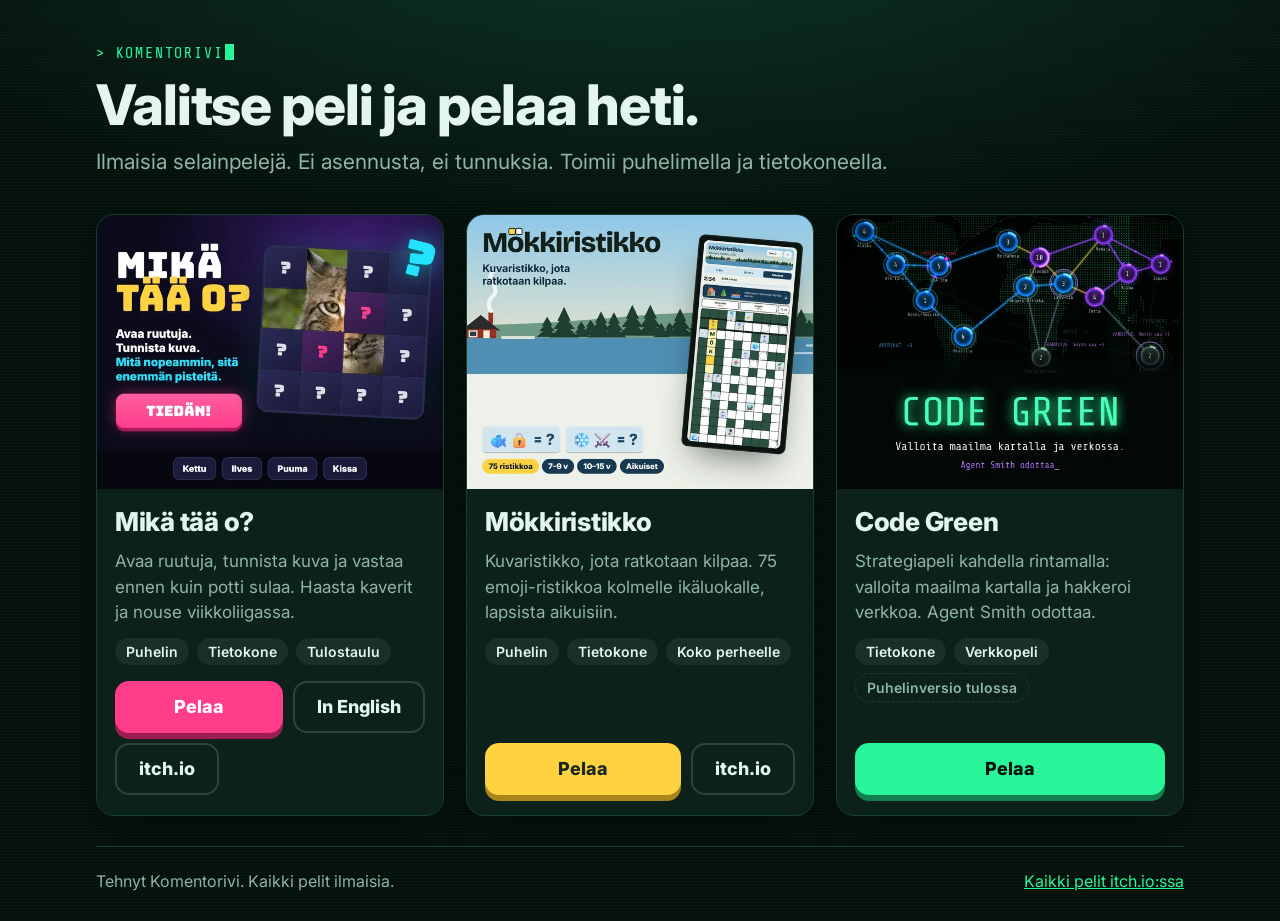
==== index.html @ 1d4923af "Pelivalikko: Mikä tää o?, Mökkiristikko, Code Green Co-Authored-By: Claude Opus 5.5 <noreply@anthrop" ====
<!doctype html>
<html lang="fi">
<head>
<meta charset="utf-8">
<meta name="viewport" content="width=device-width, initial-scale=1, viewport-fit=cover">
<title>Komentorivi – pelit</title>
<meta name="description" content="Komentorivin ilmaiset selainpelit: Code Green, Mikä tää o? ja Mökkiristikko. Pelaa puhelimella tai tietokoneella.">
<meta name="theme-color" content="#04110c">
<meta property="og:type" content="website">
<meta property="og:title" content="Komentorivi – pelit">
<meta property="og:description" content="Ilmaisia selainpelejä. Valitse peli ja pelaa heti, puhelimella tai tietokoneella.">
<meta property="og:image" content="https://komentorivi.github.io/kuvat/jakokuva.jpg">
<meta property="og:url" content="https://komentorivi.github.io/">
<meta name="twitter:card" content="summary_large_image">
<link rel="icon" href="kuvat/ikoni.svg" type="image/svg+xml">
<link rel="preconnect" href="https://fonts.googleapis.com">
<link rel="preconnect" href="https://fonts.gstatic.com" crossorigin>
<link rel="stylesheet" href="https://fonts.googleapis.com/css2?family=Share+Tech+Mono&family=Inter:wght@400;600;800&display=swap">
<style>
:root{
  --bg:#04110c; --bg2:#081a13; --card:#0b211a; --edge:#16402f;
  --text:#e3f5ec; --dim:#8fb5a4; --phos:#29f59a;
  --mono:"Share Tech Mono",ui-monospace,Consolas,monospace;
  --body:Inter,system-ui,-apple-system,"Segoe UI",sans-serif;
}
*{box-sizing:border-box}
html{-webkit-text-size-adjust:100%}
body{
  margin:0; background:var(--bg); color:var(--text); font:400 18px/1.5 var(--body);
  background-image:
    radial-gradient(1200px 500px at 50% -120px, #0f3a2a 0%, transparent 70%),
    repeating-linear-gradient(0deg, rgba(255,255,255,.018) 0 1px, transparent 1px 3px);
  min-height:100vh;
}
.wrap{max-width:1120px; margin:0 auto; padding:0 16px}
header{padding:44px 0 26px}
.brand{font:400 15px var(--mono); color:var(--phos); letter-spacing:.12em; text-transform:uppercase; margin:0 0 14px}
.brand .cur{display:inline-block; width:.6em; height:1.05em; background:var(--phos); vertical-align:-.15em; margin-left:2px; animation:blink 1.1s steps(1) infinite}
@keyframes blink{50%{opacity:0}}
h1{font:800 clamp(34px,7vw,56px)/1.05 var(--body); margin:0 0 12px; letter-spacing:-.02em; text-wrap:balance}
.lead{font-size:clamp(18px,2.6vw,21px); color:var(--dim); margin:0; max-width:38em}
.games{display:grid; gap:22px; grid-template-columns:1fr; padding:10px 0 30px}
@media (min-width:720px){ .games{grid-template-columns:repeat(2,1fr)} }
@media (min-width:1060px){ .games{grid-template-columns:repeat(3,1fr)} }
.game{
  background:var(--card); border:1px solid var(--edge); border-radius:18px; overflow:hidden;
  display:flex; flex-direction:column; box-shadow:0 10px 30px #00000055;
  transition:transform .15s ease, border-color .15s ease;
}
.game:hover{transform:translateY(-3px); border-color:var(--accent)}
.shot{display:block; aspect-ratio:630/500; background:#000; position:relative}
.shot img{width:100%; height:100%; object-fit:cover; display:block}
.body{padding:18px 18px 20px; display:flex; flex-direction:column; gap:12px; flex:1}
.game h2{font:800 26px/1.15 var(--body); margin:0; letter-spacing:-.01em}
.game p{margin:0; color:var(--dim); font-size:17px}
.tags{display:flex; flex-wrap:wrap; gap:8px; margin:0; padding:0; list-style:none}
.tags li{font:600 14px var(--body); padding:5px 11px; border-radius:999px; background:#ffffff10; color:var(--text)}
.tags li.soon{background:transparent; border:1px dashed var(--edge); color:var(--dim)}
.btns{display:flex; flex-wrap:wrap; gap:10px; margin-top:auto; padding-top:4px}
.btn{
  display:inline-flex; align-items:center; justify-content:center; gap:8px;
  min-height:52px; padding:0 22px; border-radius:14px; text-decoration:none;
  font:800 18px var(--body); flex:1 1 auto;
}
.btn.play{background:var(--accent); color:var(--accent-ink); box-shadow:0 6px 0 var(--accent-low)}
.btn.play:active{transform:translateY(3px); box-shadow:0 3px 0 var(--accent-low)}
.btn.alt{background:transparent; color:var(--text); border:2px solid #ffffff26; flex:0 1 auto}
.btn.alt:hover{border-color:var(--accent)}
.btn:focus-visible{outline:3px solid var(--text); outline-offset:3px}
.cg{--accent:#29f59a; --accent-ink:#03140d; --accent-low:#11804f}
.mt{--accent:#ff3d8b; --accent-ink:#fff; --accent-low:#9c1d52}
.mr{--accent:#ffd23f; --accent-ink:#1d2a22; --accent-low:#a8861c}
footer{border-top:1px solid var(--edge); padding:22px 0 calc(28px + env(safe-area-inset-bottom)); color:var(--dim); font-size:16px}
footer a{color:var(--phos)}
footer .row{display:flex; flex-wrap:wrap; gap:8px 22px; justify-content:space-between}
@media (prefers-reduced-motion:reduce){ .brand .cur{animation:none} .game{transition:none} }
</style>
</head>
<body>
<div class="wrap">
  <header>
    <p class="brand">&gt; komentorivi<span class="cur" aria-hidden="true"></span></p>
    <h1>Valitse peli ja pelaa heti.</h1>
    <p class="lead">Ilmaisia selainpelejä. Ei asennusta, ei tunnuksia. Toimii puhelimella ja tietokoneella.</p>
  </header>

  <main class="games">
    <article class="game mt">
      <a class="shot" href="https://komentorivi.github.io/mika-taa-o-peli/" aria-label="Pelaa Mikä tää o?">
        <img src="kuvat/mika-taa-o.webp" alt="Mikä tää o? -pelin kansikuva: ilveksen kuva paljastuu ruutu kerrallaan" width="630" height="500" loading="lazy">
      </a>
      <div class="body">
        <h2>Mikä tää o?</h2>
        <p>Avaa ruutuja, tunnista kuva ja vastaa ennen kuin potti sulaa. Haasta kaverit ja nouse viikkoliigassa.</p>
        <ul class="tags"><li>Puhelin</li><li>Tietokone</li><li>Tulostaulu</li></ul>
        <div class="btns">
          <a class="btn play" href="https://komentorivi.github.io/mika-taa-o-peli/">Pelaa</a>
          <a class="btn alt" href="https://komentorivi.github.io/mika-taa-o-peli/en/" lang="en">In English</a>
          <a class="btn alt" href="https://komentorivi.itch.io/whatisthis">itch.io</a>
        </div>
      </div>
    </article>

    <article class="game mr">
      <a class="shot" href="https://komentorivi.github.io/mokkiristikko/" aria-label="Pelaa Mökkiristikko">
        <img src="kuvat/mokkiristikko.webp" alt="Mökkiristikko-pelin kansikuva: mökki järven rannalla ja kuvaristikko puhelimessa" width="630" height="500" loading="lazy">
      </a>
      <div class="body">
        <h2>Mökkiristikko</h2>
        <p>Kuvaristikko, jota ratkotaan kilpaa. 75 emoji-ristikkoa kolmelle ikäluokalle, lapsista aikuisiin.</p>
        <ul class="tags"><li>Puhelin</li><li>Tietokone</li><li>Koko perheelle</li></ul>
        <div class="btns">
          <a class="btn play" href="https://komentorivi.github.io/mokkiristikko/">Pelaa</a>
          <a class="btn alt" href="https://komentorivi.itch.io/mokkiristikko">itch.io</a>
        </div>
      </div>
    </article>

    <article class="game cg">
      <a class="shot" href="https://komentorivi.itch.io/code-green" aria-label="Pelaa Code Green">
        <img src="kuvat/code-green.webp" alt="Code Green -pelin kansikuva: maailmankartta ja verkkosolmut neonvihreällä" width="630" height="500" loading="lazy">
      </a>
      <div class="body">
        <h2>Code Green</h2>
        <p>Strategiapeli kahdella rintamalla: valloita maailma kartalla ja hakkeroi verkkoa. Agent Smith odottaa.</p>
        <ul class="tags"><li>Tietokone</li><li>Verkkopeli</li><li class="soon">Puhelinversio tulossa</li></ul>
        <div class="btns">
          <a class="btn play" href="https://komentorivi.itch.io/code-green">Pelaa</a>
        </div>
      </div>
    </article>
  </main>

  <footer>
    <div class="row">
      <span>Tehnyt Komentorivi. Kaikki pelit ilmaisia.</span>
      <a href="https://komentorivi.itch.io/">Kaikki pelit itch.io:ssa</a>
    </div>
  </footer>
</div>
</body>
</html>
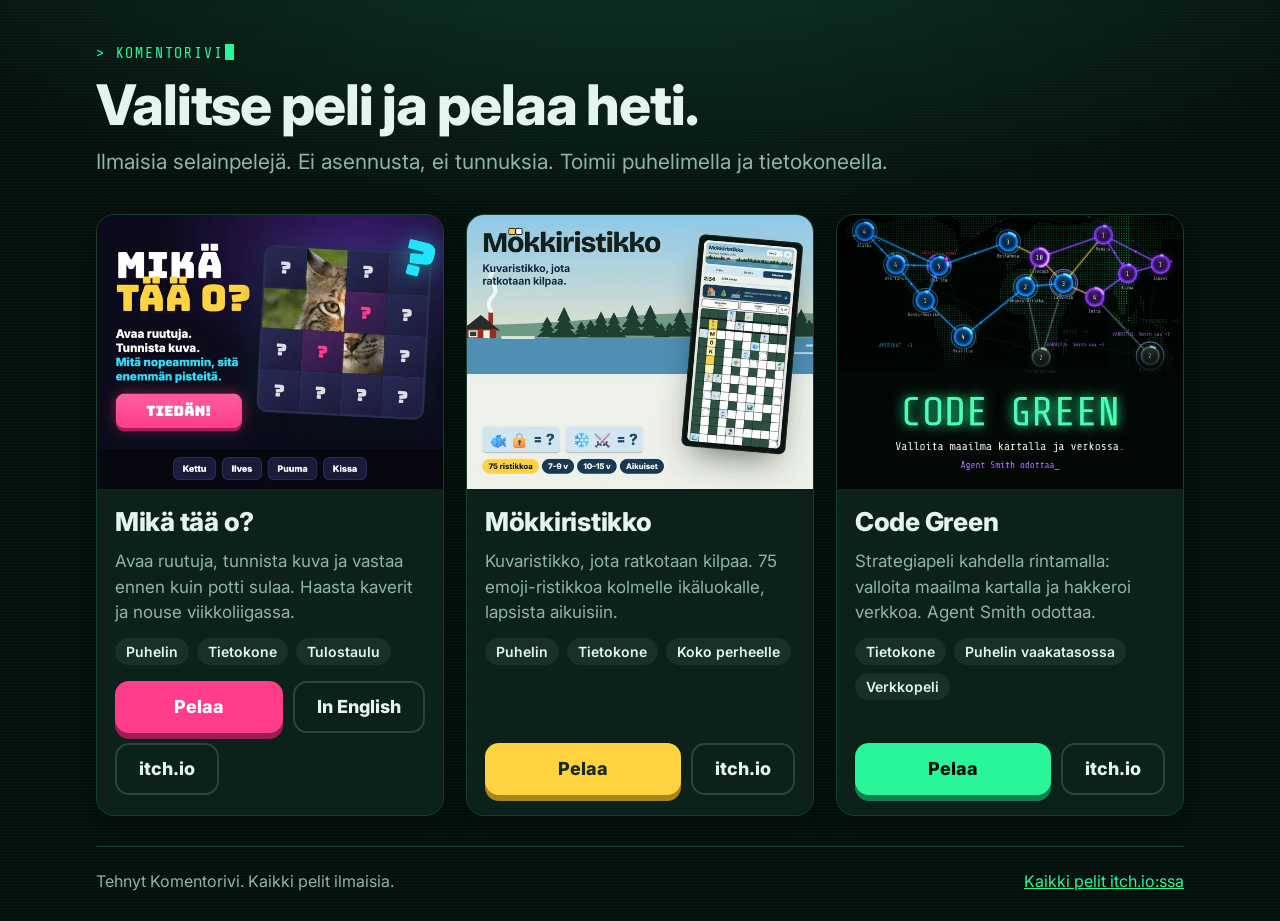
==== commit eb6675d9: "Code Green: Pelaa-nappi puhelinversioon (GitHub Pages) Co-Authored-By: Claude Opus 5.5 <noreply@anth" ====
--- a/index.html
+++ b/index.html
@@ -117,15 +117,16 @@
     </article>
 
     <article class="game cg">
-      <a class="shot" href="https://komentorivi.itch.io/code-green" aria-label="Pelaa Code Green">
+      <a class="shot" href="https://komentorivi.github.io/code-green/" aria-label="Pelaa Code Green">
         <img src="kuvat/code-green.webp" alt="Code Green -pelin kansikuva: maailmankartta ja verkkosolmut neonvihreällä" width="630" height="500" loading="lazy">
       </a>
       <div class="body">
         <h2>Code Green</h2>
         <p>Strategiapeli kahdella rintamalla: valloita maailma kartalla ja hakkeroi verkkoa. Agent Smith odottaa.</p>
-        <ul class="tags"><li>Tietokone</li><li>Verkkopeli</li><li class="soon">Puhelinversio tulossa</li></ul>
+        <ul class="tags"><li>Tietokone</li><li>Puhelin vaakatasossa</li><li>Verkkopeli</li></ul>
         <div class="btns">
-          <a class="btn play" href="https://komentorivi.itch.io/code-green">Pelaa</a>
+          <a class="btn play" href="https://komentorivi.github.io/code-green/">Pelaa</a>
+          <a class="btn alt" href="https://komentorivi.itch.io/code-green">itch.io</a>
         </div>
       </div>
     </article>
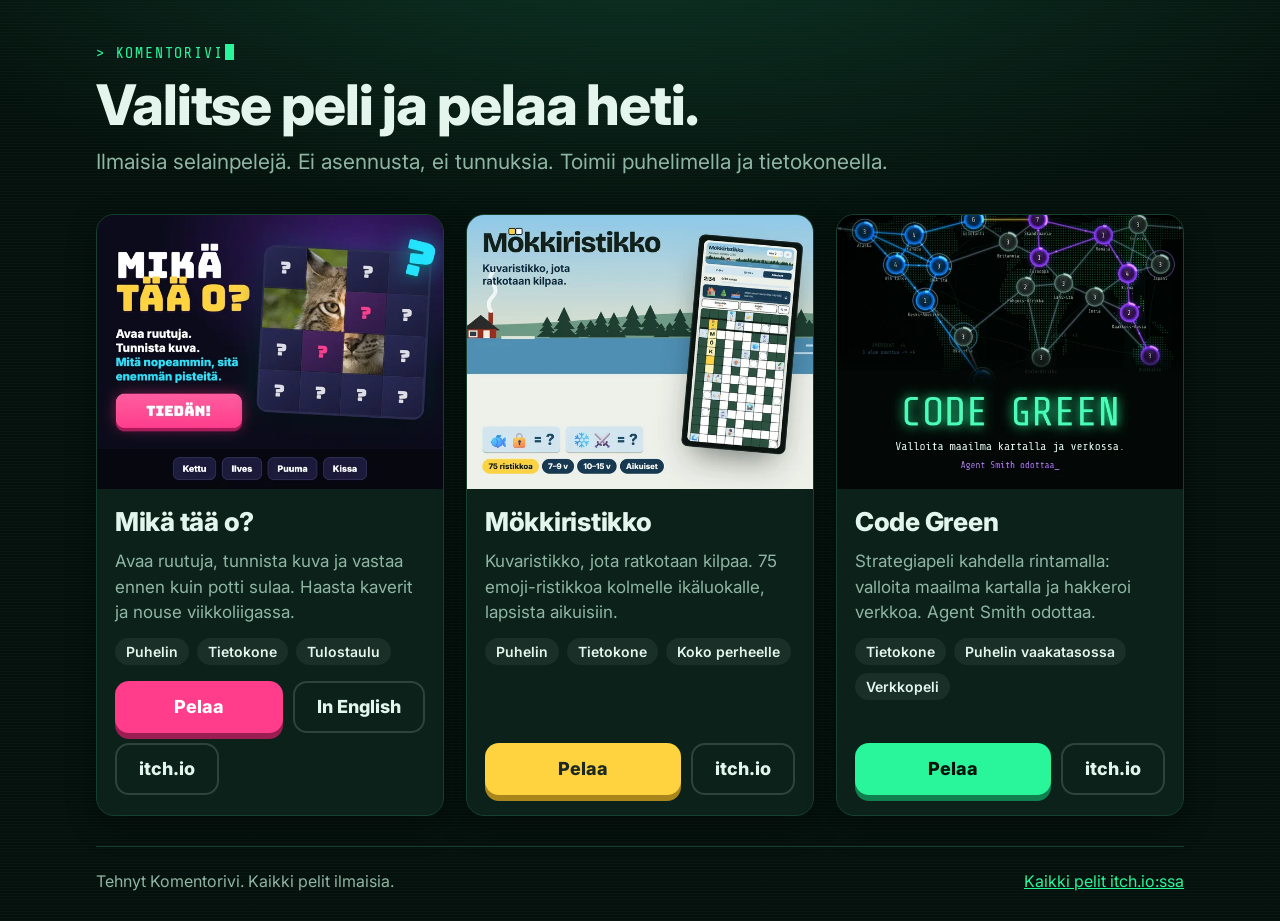
==== commit 60725666: "SEO: kuvaukset, canonical ja jakotiedot; evästeetön GoatCounter-mittari Co-Authored-By: Claude Opus " ====
--- a/index.html
+++ b/index.html
@@ -3,14 +3,26 @@
 <head>
 <meta charset="utf-8">
 <meta name="viewport" content="width=device-width, initial-scale=1, viewport-fit=cover">
-<title>Komentorivi – pelit</title>
-<meta name="description" content="Komentorivin ilmaiset selainpelit: Code Green, Mikä tää o? ja Mökkiristikko. Pelaa puhelimella tai tietokoneella.">
+<title>Ilmaiset selainpelit puhelimelle ja tietokoneelle – Komentorivi</title>
+<meta name="description" content="Komentorivin ilmaiset suomalaiset selainpelit: Mikä tää o? -kuvanarvaus, Mökkiristikko-kuvaristikko ja Code Green -strategiapeli. Ei asennusta, pelaa heti puhelimella tai tietokoneella.">
+<link rel="canonical" href="https://komentorivi.github.io/">
 <meta name="theme-color" content="#04110c">
 <meta property="og:type" content="website">
-<meta property="og:title" content="Komentorivi – pelit">
+<meta property="og:locale" content="fi_FI">
+<meta property="og:site_name" content="Komentorivi">
+<meta property="og:title" content="Komentorivi – ilmaiset selainpelit">
 <meta property="og:description" content="Ilmaisia selainpelejä. Valitse peli ja pelaa heti, puhelimella tai tietokoneella.">
 <meta property="og:image" content="https://komentorivi.github.io/kuvat/jakokuva.jpg">
+<meta property="og:image:width" content="1200">
+<meta property="og:image:height" content="630">
 <meta property="og:url" content="https://komentorivi.github.io/">
+<script type="application/ld+json">
+{"@context":"https://schema.org","@type":"ItemList","name":"Komentorivin selainpelit","itemListElement":[
+{"@type":"ListItem","position":1,"item":{"@type":"VideoGame","name":"Mikä tää o?","url":"https://komentorivi.github.io/mika-taa-o-peli/","description":"Kuvanarvauspeli: avaa ruutuja ja tunnista kuva ennen kuin potti sulaa.","genre":"Tietovisa","inLanguage":["fi","en"],"gamePlatform":["Selain","Puhelin","Tietokone"],"isAccessibleForFree":true,"author":{"@type":"Person","name":"Komentorivi"}}},
+{"@type":"ListItem","position":2,"item":{"@type":"VideoGame","name":"Mökkiristikko","url":"https://komentorivi.github.io/mokkiristikko/","description":"Emoji-kuvaristikko, jota ratkotaan kilpaa. 75 ristikkoa kolmelle ikäluokalle.","genre":"Ristikko","inLanguage":"fi","gamePlatform":["Selain","Puhelin","Tietokone"],"isAccessibleForFree":true,"author":{"@type":"Person","name":"Komentorivi"}}},
+{"@type":"ListItem","position":3,"item":{"@type":"VideoGame","name":"Code Green","url":"https://komentorivi.github.io/code-green/","description":"Strategiapeli kahdella rintamalla: valloita maailma kartalla ja hakkeroi verkkoa.","genre":"Strategia","gamePlatform":["Selain","Tietokone","Puhelin"],"isAccessibleForFree":true,"author":{"@type":"Person","name":"Komentorivi"}}}
+]}
+</script>
 <meta name="twitter:card" content="summary_large_image">
 <link rel="icon" href="kuvat/ikoni.svg" type="image/svg+xml">
 <link rel="preconnect" href="https://fonts.googleapis.com">
@@ -139,5 +151,6 @@
     </div>
   </footer>
 </div>
+<script data-goatcounter="https://komentorivi.goatcounter.com/count" async src="https://gc.zgo.at/count.v4.js" crossorigin="anonymous" integrity="sha384-nRw6qfbWyJha9LhsOtSb2YJDyZdKvvCFh0fJYlkquSFjUxp9FVNugbfy8q1jdxI+"></script>
 </body>
 </html>
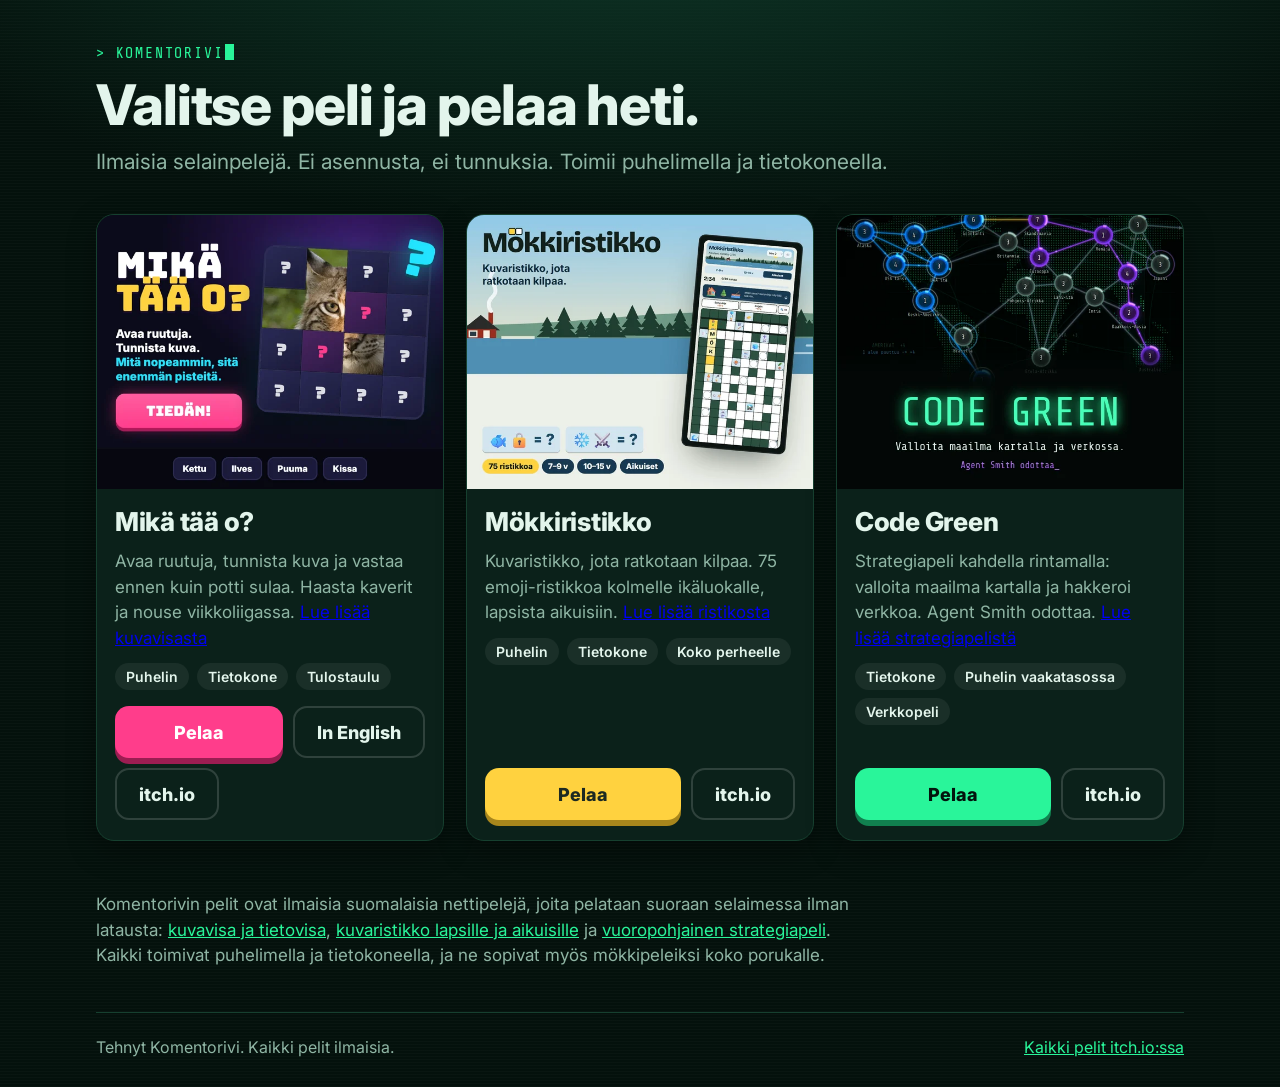
==== commit 6c1d092c: "SEO: esittelysivut tietovisa, ristikko ja strategiapeli; valikosta linkit Co-Authored-By: Claude Opu" ====
--- a/index.html
+++ b/index.html
@@ -18,9 +18,9 @@
 <meta property="og:url" content="https://komentorivi.github.io/">
 <script type="application/ld+json">
 {"@context":"https://schema.org","@type":"ItemList","name":"Komentorivin selainpelit","itemListElement":[
-{"@type":"ListItem","position":1,"item":{"@type":"VideoGame","name":"Mikä tää o?","url":"https://komentorivi.github.io/mika-taa-o-peli/","description":"Kuvanarvauspeli: avaa ruutuja ja tunnista kuva ennen kuin potti sulaa.","genre":"Tietovisa","inLanguage":["fi","en"],"gamePlatform":["Selain","Puhelin","Tietokone"],"isAccessibleForFree":true,"author":{"@type":"Person","name":"Komentorivi"}}},
-{"@type":"ListItem","position":2,"item":{"@type":"VideoGame","name":"Mökkiristikko","url":"https://komentorivi.github.io/mokkiristikko/","description":"Emoji-kuvaristikko, jota ratkotaan kilpaa. 75 ristikkoa kolmelle ikäluokalle.","genre":"Ristikko","inLanguage":"fi","gamePlatform":["Selain","Puhelin","Tietokone"],"isAccessibleForFree":true,"author":{"@type":"Person","name":"Komentorivi"}}},
-{"@type":"ListItem","position":3,"item":{"@type":"VideoGame","name":"Code Green","url":"https://komentorivi.github.io/code-green/","description":"Strategiapeli kahdella rintamalla: valloita maailma kartalla ja hakkeroi verkkoa.","genre":"Strategia","gamePlatform":["Selain","Tietokone","Puhelin"],"isAccessibleForFree":true,"author":{"@type":"Person","name":"Komentorivi"}}}
+{"@type":"ListItem","position":1,"item":{"@type":"VideoGame","name":"Mikä tää o?","url":"https://komentorivi.github.io/tietovisa/","description":"Kuvanarvauspeli: avaa ruutuja ja tunnista kuva ennen kuin potti sulaa.","genre":"Tietovisa","inLanguage":["fi","en"],"gamePlatform":["Selain","Puhelin","Tietokone"],"isAccessibleForFree":true,"author":{"@type":"Person","name":"Komentorivi"}}},
+{"@type":"ListItem","position":2,"item":{"@type":"VideoGame","name":"Mökkiristikko","url":"https://komentorivi.github.io/ristikko/","description":"Emoji-kuvaristikko, jota ratkotaan kilpaa. 75 ristikkoa kolmelle ikäluokalle.","genre":"Ristikko","inLanguage":"fi","gamePlatform":["Selain","Puhelin","Tietokone"],"isAccessibleForFree":true,"author":{"@type":"Person","name":"Komentorivi"}}},
+{"@type":"ListItem","position":3,"item":{"@type":"VideoGame","name":"Code Green","url":"https://komentorivi.github.io/strategiapeli/","description":"Strategiapeli kahdella rintamalla: valloita maailma kartalla ja hakkeroi verkkoa.","genre":"Strategia","gamePlatform":["Selain","Tietokone","Puhelin"],"isAccessibleForFree":true,"author":{"@type":"Person","name":"Komentorivi"}}}
 ]}
 </script>
 <meta name="twitter:card" content="summary_large_image">
@@ -64,6 +64,10 @@
 .shot img{width:100%; height:100%; object-fit:cover; display:block}
 .body{padding:18px 18px 20px; display:flex; flex-direction:column; gap:12px; flex:1}
 .game h2{font:800 26px/1.15 var(--body); margin:0; letter-spacing:-.01em}
+.game h2 a{color:inherit; text-decoration:none}
+.game h2 a:hover{text-decoration:underline; text-decoration-color:var(--accent)}
+.seo{color:var(--dim); font-size:17px; max-width:46em; padding:4px 0 26px}
+.seo a{color:var(--phos)}
 .game p{margin:0; color:var(--dim); font-size:17px}
 .tags{display:flex; flex-wrap:wrap; gap:8px; margin:0; padding:0; list-style:none}
 .tags li{font:600 14px var(--body); padding:5px 11px; border-radius:999px; background:#ffffff10; color:var(--text)}
@@ -102,8 +106,8 @@
         <img src="kuvat/mika-taa-o.webp" alt="Mikä tää o? -pelin kansikuva: ilveksen kuva paljastuu ruutu kerrallaan" width="630" height="500" loading="lazy">
       </a>
       <div class="body">
-        <h2>Mikä tää o?</h2>
-        <p>Avaa ruutuja, tunnista kuva ja vastaa ennen kuin potti sulaa. Haasta kaverit ja nouse viikkoliigassa.</p>
+        <h2><a href="tietovisa/">Mikä tää o?</a></h2>
+        <p>Avaa ruutuja, tunnista kuva ja vastaa ennen kuin potti sulaa. Haasta kaverit ja nouse viikkoliigassa. <a href="tietovisa/">Lue lisää kuvavisasta</a></p>
         <ul class="tags"><li>Puhelin</li><li>Tietokone</li><li>Tulostaulu</li></ul>
         <div class="btns">
           <a class="btn play" href="https://komentorivi.github.io/mika-taa-o-peli/">Pelaa</a>
@@ -118,8 +122,8 @@
         <img src="kuvat/mokkiristikko.webp" alt="Mökkiristikko-pelin kansikuva: mökki järven rannalla ja kuvaristikko puhelimessa" width="630" height="500" loading="lazy">
       </a>
       <div class="body">
-        <h2>Mökkiristikko</h2>
-        <p>Kuvaristikko, jota ratkotaan kilpaa. 75 emoji-ristikkoa kolmelle ikäluokalle, lapsista aikuisiin.</p>
+        <h2><a href="ristikko/">Mökkiristikko</a></h2>
+        <p>Kuvaristikko, jota ratkotaan kilpaa. 75 emoji-ristikkoa kolmelle ikäluokalle, lapsista aikuisiin. <a href="ristikko/">Lue lisää ristikosta</a></p>
         <ul class="tags"><li>Puhelin</li><li>Tietokone</li><li>Koko perheelle</li></ul>
         <div class="btns">
           <a class="btn play" href="https://komentorivi.github.io/mokkiristikko/">Pelaa</a>
@@ -133,8 +137,8 @@
         <img src="kuvat/code-green.webp" alt="Code Green -pelin kansikuva: maailmankartta ja verkkosolmut neonvihreällä" width="630" height="500" loading="lazy">
       </a>
       <div class="body">
-        <h2>Code Green</h2>
-        <p>Strategiapeli kahdella rintamalla: valloita maailma kartalla ja hakkeroi verkkoa. Agent Smith odottaa.</p>
+        <h2><a href="strategiapeli/">Code Green</a></h2>
+        <p>Strategiapeli kahdella rintamalla: valloita maailma kartalla ja hakkeroi verkkoa. Agent Smith odottaa. <a href="strategiapeli/">Lue lisää strategiapelistä</a></p>
         <ul class="tags"><li>Tietokone</li><li>Puhelin vaakatasossa</li><li>Verkkopeli</li></ul>
         <div class="btns">
           <a class="btn play" href="https://komentorivi.github.io/code-green/">Pelaa</a>
@@ -143,6 +147,8 @@
       </div>
     </article>
   </main>
+
+  <p class="seo">Komentorivin pelit ovat ilmaisia suomalaisia nettipelejä, joita pelataan suoraan selaimessa ilman latausta: <a href="tietovisa/">kuvavisa ja tietovisa</a>, <a href="ristikko/">kuvaristikko lapsille ja aikuisille</a> ja <a href="strategiapeli/">vuoropohjainen strategiapeli</a>. Kaikki toimivat puhelimella ja tietokoneella, ja ne sopivat myös mökkipeleiksi koko porukalle.</p>
 
   <footer>
     <div class="row">
